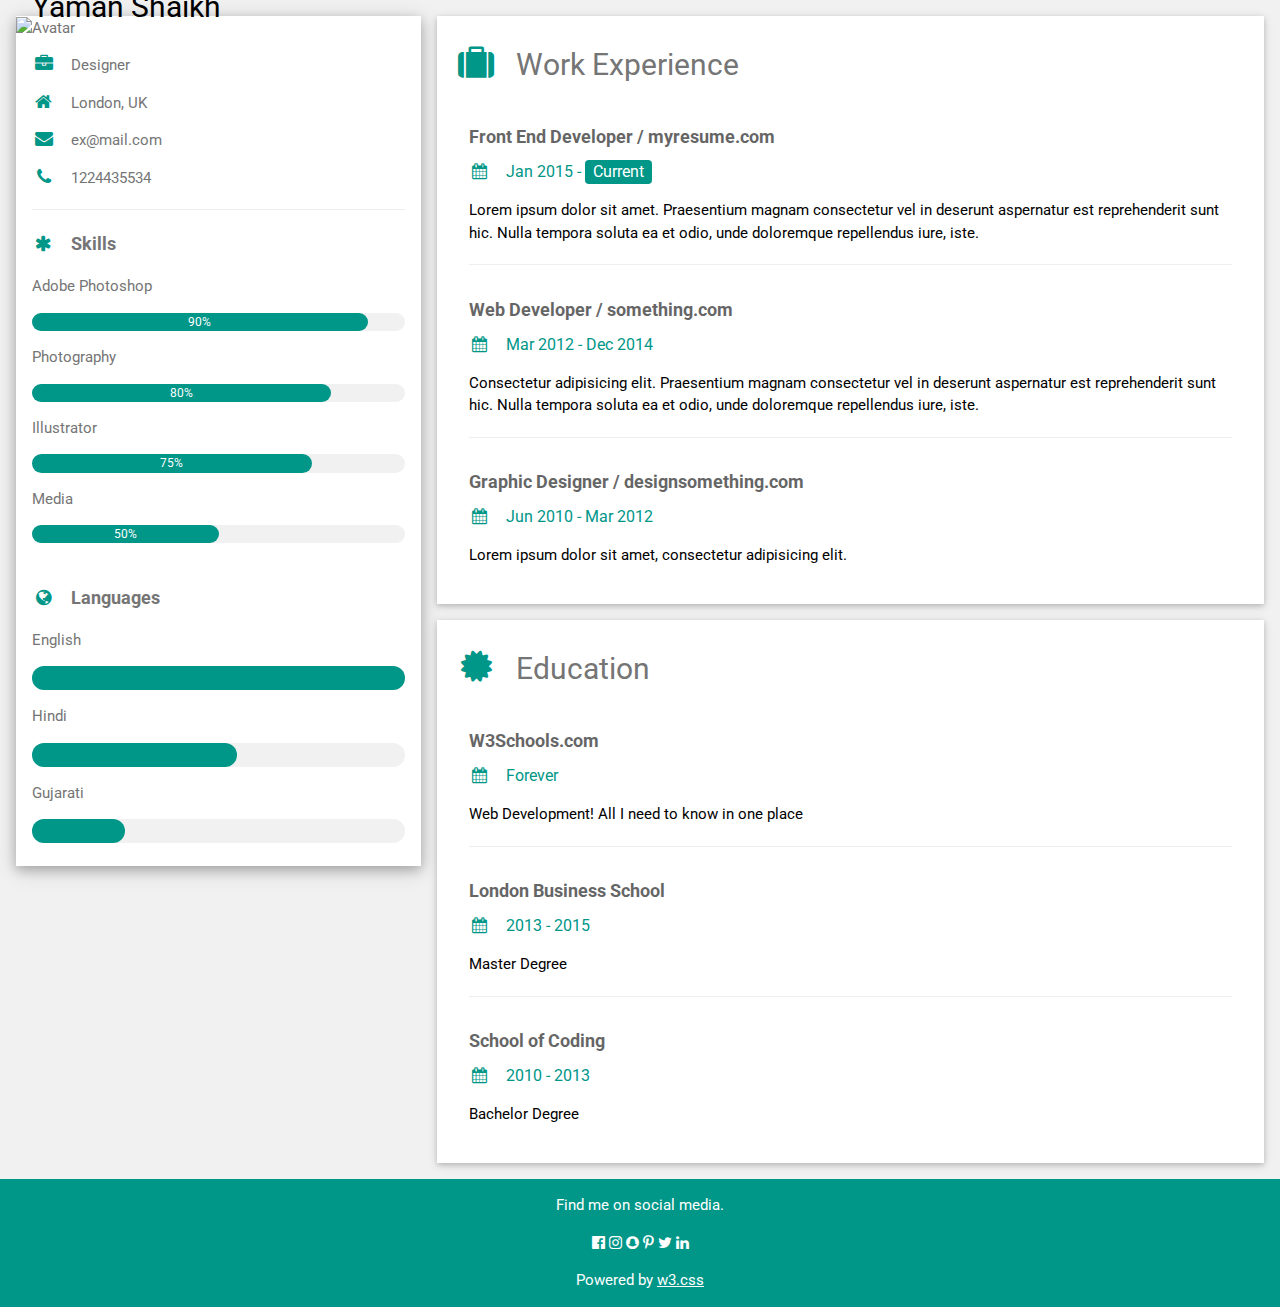
==== Resume.html @ 058e2c13 "Create Resume.html" ====
<!DOCTYPE html>
<html>
<title>My Resume</title>
<meta charset="UTF-8">
<meta name="viewport" content="width=device-width, initial-scale=1">
<link rel="stylesheet" href="https://www.w3schools.com/w3css/4/w3.css">
<link rel='stylesheet' href='https://fonts.googleapis.com/css?family=Roboto'>
<link rel="stylesheet" href="https://cdnjs.cloudflare.com/ajax/libs/font-awesome/4.7.0/css/font-awesome.min.css">
<style>
html,body,h1,h2,h3,h4,h5,h6 {font-family: "Roboto", sans-serif}
</style>
<body class="w3-light-grey">

<!-- Page Container -->
<div class="w3-content w3-margin-top" style="max-width:1400px;">

  <!-- The Grid -->
  <div class="w3-row-padding">
  
    <!-- Left Column -->
    <div class="w3-third">
    
      <div class="w3-white w3-text-grey w3-card-4">
        <div class="w3-display-container">
          <img src="/w3images/avatar_hat.jpg" style="width:100%" alt="Avatar">
          <div class="w3-display-bottomleft w3-container w3-text-black">
            <h2>Yaman Shaikh</h2>
          </div>
        </div>
        <div class="w3-container">
          <p><i class="fa fa-briefcase fa-fw w3-margin-right w3-large w3-text-teal"></i>Designer</p>
          <p><i class="fa fa-home fa-fw w3-margin-right w3-large w3-text-teal"></i>London, UK</p>
          <p><i class="fa fa-envelope fa-fw w3-margin-right w3-large w3-text-teal"></i>ex@mail.com</p>
          <p><i class="fa fa-phone fa-fw w3-margin-right w3-large w3-text-teal"></i>1224435534</p>
          <hr>

          <p class="w3-large"><b><i class="fa fa-asterisk fa-fw w3-margin-right w3-text-teal"></i>Skills</b></p>
          <p>Adobe Photoshop</p>
          <div class="w3-light-grey w3-round-xlarge w3-small">
            <div class="w3-container w3-center w3-round-xlarge w3-teal" style="width:90%">90%</div>
          </div>
          <p>Photography</p>
          <div class="w3-light-grey w3-round-xlarge w3-small">
            <div class="w3-container w3-center w3-round-xlarge w3-teal" style="width:80%">
              <div class="w3-center w3-text-white">80%</div>
            </div>
          </div>
          <p>Illustrator</p>
          <div class="w3-light-grey w3-round-xlarge w3-small">
            <div class="w3-container w3-center w3-round-xlarge w3-teal" style="width:75%">75%</div>
          </div>
          <p>Media</p>
          <div class="w3-light-grey w3-round-xlarge w3-small">
            <div class="w3-container w3-center w3-round-xlarge w3-teal" style="width:50%">50%</div>
          </div>
          <br>

          <p class="w3-large w3-text-theme"><b><i class="fa fa-globe fa-fw w3-margin-right w3-text-teal"></i>Languages</b></p>
          <p>English</p>
          <div class="w3-light-grey w3-round-xlarge">
            <div class="w3-round-xlarge w3-teal" style="height:24px;width:100%"></div>
          </div>
          <p>Hindi</p>
          <div class="w3-light-grey w3-round-xlarge">
            <div class="w3-round-xlarge w3-teal" style="height:24px;width:55%"></div>
          </div>
          <p>Gujarati</p>
          <div class="w3-light-grey w3-round-xlarge">
            <div class="w3-round-xlarge w3-teal" style="height:24px;width:25%"></div>
          </div>
          <br>
        </div>
      </div><br>

    <!-- End Left Column -->
    </div>

    <!-- Right Column -->
    <div class="w3-twothird">
    
      <div class="w3-container w3-card w3-white w3-margin-bottom">
        <h2 class="w3-text-grey w3-padding-16"><i class="fa fa-suitcase fa-fw w3-margin-right w3-xxlarge w3-text-teal"></i>Work Experience</h2>
        <div class="w3-container">
          <h5 class="w3-opacity"><b>Front End Developer / myresume.com</b></h5>
          <h6 class="w3-text-teal"><i class="fa fa-calendar fa-fw w3-margin-right"></i>Jan 2015 - <span class="w3-tag w3-teal w3-round">Current</span></h6>
          <p>Lorem ipsum dolor sit amet. Praesentium magnam consectetur vel in deserunt aspernatur est reprehenderit sunt hic. Nulla tempora soluta ea et odio, unde doloremque repellendus iure, iste.</p>
          <hr>
        </div>
        <div class="w3-container">
          <h5 class="w3-opacity"><b>Web Developer / something.com</b></h5>
          <h6 class="w3-text-teal"><i class="fa fa-calendar fa-fw w3-margin-right"></i>Mar 2012 - Dec 2014</h6>
          <p>Consectetur adipisicing elit. Praesentium magnam consectetur vel in deserunt aspernatur est reprehenderit sunt hic. Nulla tempora soluta ea et odio, unde doloremque repellendus iure, iste.</p>
          <hr>
        </div>
        <div class="w3-container">
          <h5 class="w3-opacity"><b>Graphic Designer / designsomething.com</b></h5>
          <h6 class="w3-text-teal"><i class="fa fa-calendar fa-fw w3-margin-right"></i>Jun 2010 - Mar 2012</h6>
          <p>Lorem ipsum dolor sit amet, consectetur adipisicing elit. </p><br>
        </div>
      </div>

      <div class="w3-container w3-card w3-white">
        <h2 class="w3-text-grey w3-padding-16"><i class="fa fa-certificate fa-fw w3-margin-right w3-xxlarge w3-text-teal"></i>Education</h2>
        <div class="w3-container">
          <h5 class="w3-opacity"><b>W3Schools.com</b></h5>
          <h6 class="w3-text-teal"><i class="fa fa-calendar fa-fw w3-margin-right"></i>Forever</h6>
          <p>Web Development! All I need to know in one place</p>
          <hr>
        </div>
        <div class="w3-container">
          <h5 class="w3-opacity"><b>London Business School</b></h5>
          <h6 class="w3-text-teal"><i class="fa fa-calendar fa-fw w3-margin-right"></i>2013 - 2015</h6>
          <p>Master Degree</p>
          <hr>
        </div>
        <div class="w3-container">
          <h5 class="w3-opacity"><b>School of Coding</b></h5>
          <h6 class="w3-text-teal"><i class="fa fa-calendar fa-fw w3-margin-right"></i>2010 - 2013</h6>
          <p>Bachelor Degree</p><br>
        </div>
      </div>

    <!-- End Right Column -->
    </div>
    
  <!-- End Grid -->
  </div>
  
  <!-- End Page Container -->
</div>

<footer class="w3-container w3-teal w3-center w3-margin-top">
  <p>Find me on social media.</p>
  <i class="fa fa-facebook-official w3-hover-opacity"></i>
  <i class="fa fa-instagram w3-hover-opacity"></i>
  <i class="fa fa-snapchat w3-hover-opacity"></i>
  <i class="fa fa-pinterest-p w3-hover-opacity"></i>
  <i class="fa fa-twitter w3-hover-opacity"></i>
  <i class="fa fa-linkedin w3-hover-opacity"></i>
  <p>Powered by <a href="https://www.w3schools.com/w3css/default.asp" target="_blank">w3.css</a></p>
</footer>

</body>
</html>
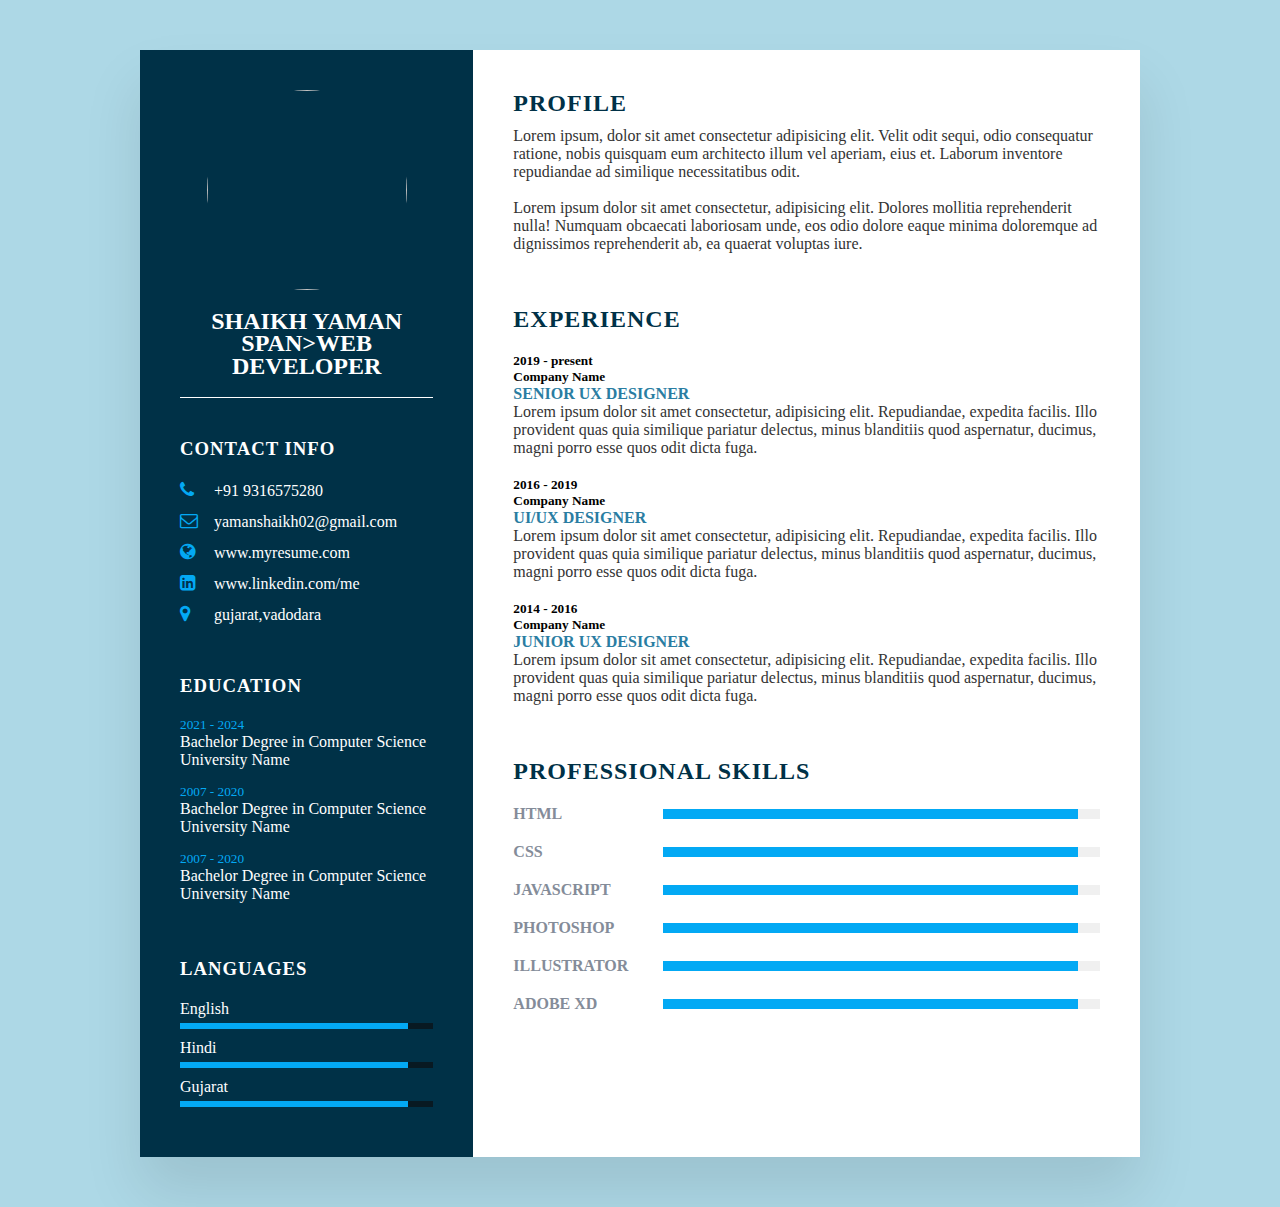
==== commit 7fae7d91: "Rename index.html to Resume.html" ====
--- a/Resume.html
+++ b/Resume.html
@@ -1,144 +1,166 @@
 <!DOCTYPE html>
-<html>
-<title>My Resume</title>
-<meta charset="UTF-8">
-<meta name="viewport" content="width=device-width, initial-scale=1">
-<link rel="stylesheet" href="https://www.w3schools.com/w3css/4/w3.css">
-<link rel='stylesheet' href='https://fonts.googleapis.com/css?family=Roboto'>
-<link rel="stylesheet" href="https://cdnjs.cloudflare.com/ajax/libs/font-awesome/4.7.0/css/font-awesome.min.css">
-<style>
-html,body,h1,h2,h3,h4,h5,h6 {font-family: "Roboto", sans-serif}
-</style>
-<body class="w3-light-grey">
+<html lang="en">
+<head>
+    <meta charset="UTF-8">
+    <meta http-equiv="X-UA-Compatible" content="IE=edge">
+    <meta name="viewport" content="width=device-width, initial-scale=1.0">
+    <title>MyResume</title>
+    <link rel="stylesheet" href="https://cdnjs.cloudflare.com/ajax/libs/font-awesome/4.7.0/css/font-awesome.css" integrity="sha512-5A8nwdMOWrSz20fDsjczgUidUBR8liPYU+WymTZP1lmY9G6Oc7HlZv156XqnsgNUzTyMefFTcsFH/tnJE/+xBg==" crossorigin="anonymous" referrerpolicy="no-referrer" />
+    <link rel="stylesheet" type="text/css" href="style.css">
+</head>
+<body>
+    <div class="container">
 
-<!-- Page Container -->
-<div class="w3-content w3-margin-top" style="max-width:1400px;">
+        <div class="left_side">
+            <div class="profiletext">
+                <div class="imgbx">
+                    <img src="img/profile4.jpg" alt="">
+                </div>
+                <h2>Shaikh Yaman<br>span>Web Developer</span></h2>
+            </div>
 
-  <!-- The Grid -->
-  <div class="w3-row-padding">
-  
-    <!-- Left Column -->
-    <div class="w3-third">
-    
-      <div class="w3-white w3-text-grey w3-card-4">
-        <div class="w3-display-container">
-          <img src="/w3images/avatar_hat.jpg" style="width:100%" alt="Avatar">
-          <div class="w3-display-bottomleft w3-container w3-text-black">
-            <h2>Yaman Shaikh</h2>
-          </div>
+            <div class="contactinfo">
+                <h3 class="title">Contact Info</h3>
+                <ul>
+                    <li>
+                        <span class="icon"><i class="fa fa-phone" aria-hidden="true"></i></span>
+                        <span class="text">+91 9316575280</span>
+                    </li>
+                    <li>
+                        <span class="icon"><i class="fa fa-envelope-o" aria-hidden="true"></i></span>
+                        <span class="text">yamanshaikh02@gmail.com</span>
+                    </li>
+                    <li>
+                        <span class="icon"><i class="fa fa-globe" aria-hidden="true"></i></span>
+                        <span class="text">www.myresume.com</span>
+                    </li>
+                    <li>
+                        <span class="icon"><i class="fa fa-linkedin-square" aria-hidden="true"></i></span>
+                        <span class="text">www.linkedin.com/me</span>
+                    </li>
+                    <li>
+                        <span class="icon"><i class="fa fa-map-marker" aria-hidden="true"></i></span>
+                        <span class="text">gujarat,vadodara</span>
+                    </li>
+                </ul>
+            </div>
+
+            <div class="contactinfo education">
+                <h3 class="title">Education</h3>
+                <ul>
+                    <li>
+                        <h5>2021 - 2024</h5>
+                        <h4>Bachelor Degree in Computer Science</h4>
+                        <h4>University Name</h4>
+                    </li>
+                    <li>
+                        <h5>2007 - 2020</h5>
+                        <h4>Bachelor Degree in Computer Science</h4>
+                        <h4>University Name</h4>
+                    </li>
+                    <li>
+                        <h5>2007 - 2020</h5>
+                        <h4>Bachelor Degree in Computer Science</h4>
+                        <h4>University Name</h4>
+                    </li>
+                </ul>
+            </div>
+
+            <div class="contactinfo language">
+                <h3 class="title">Languages</h3>
+                <ul>
+                    <li>
+                        <span class="text">English</span>
+                        <span class="percent">
+                            <div style="width:90%;"></div>
+                        </span>
+                    </li>
+                    <li>
+                        <span class="text">Hindi</span>
+                        <span class="percent">
+                            <div style="width:90%;"></div>
+                        </span>
+                        
+                    </li>
+                    <li>
+                        <span class="text">Gujarat</span>
+                        <span class="percent">
+                            <div style="width:90%;"></div>
+                        </span>
+                    </li>
+                </ul>
+            </div>
         </div>
-        <div class="w3-container">
-          <p><i class="fa fa-briefcase fa-fw w3-margin-right w3-large w3-text-teal"></i>Designer</p>
-          <p><i class="fa fa-home fa-fw w3-margin-right w3-large w3-text-teal"></i>London, UK</p>
-          <p><i class="fa fa-envelope fa-fw w3-margin-right w3-large w3-text-teal"></i>ex@mail.com</p>
-          <p><i class="fa fa-phone fa-fw w3-margin-right w3-large w3-text-teal"></i>1224435534</p>
-          <hr>
+        
 
-          <p class="w3-large"><b><i class="fa fa-asterisk fa-fw w3-margin-right w3-text-teal"></i>Skills</b></p>
-          <p>Adobe Photoshop</p>
-          <div class="w3-light-grey w3-round-xlarge w3-small">
-            <div class="w3-container w3-center w3-round-xlarge w3-teal" style="width:90%">90%</div>
-          </div>
-          <p>Photography</p>
-          <div class="w3-light-grey w3-round-xlarge w3-small">
-            <div class="w3-container w3-center w3-round-xlarge w3-teal" style="width:80%">
-              <div class="w3-center w3-text-white">80%</div>
+        <div class="right_side">
+            <div class="about">
+                <h2 class="title2">profile</h2>
+                <p>Lorem ipsum, dolor sit amet consectetur adipisicing elit. Velit odit sequi, odio consequatur ratione, nobis quisquam eum architecto illum vel aperiam, eius et. Laborum inventore repudiandae ad similique necessitatibus odit.<br><br>Lorem ipsum dolor sit amet consectetur, adipisicing elit. Dolores mollitia reprehenderit nulla! Numquam obcaecati laboriosam unde, eos odio dolore eaque minima doloremque ad dignissimos reprehenderit ab, ea quaerat voluptas iure.</p>
             </div>
-          </div>
-          <p>Illustrator</p>
-          <div class="w3-light-grey w3-round-xlarge w3-small">
-            <div class="w3-container w3-center w3-round-xlarge w3-teal" style="width:75%">75%</div>
-          </div>
-          <p>Media</p>
-          <div class="w3-light-grey w3-round-xlarge w3-small">
-            <div class="w3-container w3-center w3-round-xlarge w3-teal" style="width:50%">50%</div>
-          </div>
-          <br>
+            <div class="about">
+                <h2 class="title2">Experience</h2>
+                <div class="box">
+                    <div class="company_year">
+                        <h5>2019 - present</h5>
+                        <h5>Company Name</h5>
+                    </div>
+                    <div class="text">
+                        <h4>Senior UX designer</h4>
+                        <p>Lorem ipsum dolor sit amet consectetur, adipisicing elit. Repudiandae, expedita facilis. Illo provident quas quia similique pariatur delectus, minus blanditiis quod aspernatur, ducimus, magni porro esse quos odit dicta fuga.</p>
+                    </div>
+                </div>
+                <div class="box">
+                    <div class="company_year">
+                        <h5>2016 - 2019</h5>
+                        <h5>Company Name</h5>
+                    </div>
+                    <div class="text">
+                        <h4>UI/UX designer</h4>
+                        <p>Lorem ipsum dolor sit amet consectetur, adipisicing elit. Repudiandae, expedita facilis. Illo provident quas quia similique pariatur delectus, minus blanditiis quod aspernatur, ducimus, magni porro esse quos odit dicta fuga.</p>
+                    </div>
+                </div>
+                <div class="box">
+                    <div class="company_year">
+                        <h5>2014 - 2016</h5>
+                        <h5>Company Name</h5>
+                    </div>
+                    <div class="text">
+                        <h4>junior UX designer</h4>
+                        <p>Lorem ipsum dolor sit amet consectetur, adipisicing elit. Repudiandae, expedita facilis. Illo provident quas quia similique pariatur delectus, minus blanditiis quod aspernatur, ducimus, magni porro esse quos odit dicta fuga.</p>
+                    </div>
+                </div>
+            </div>
 
-          <p class="w3-large w3-text-theme"><b><i class="fa fa-globe fa-fw w3-margin-right w3-text-teal"></i>Languages</b></p>
-          <p>English</p>
-          <div class="w3-light-grey w3-round-xlarge">
-            <div class="w3-round-xlarge w3-teal" style="height:24px;width:100%"></div>
-          </div>
-          <p>Hindi</p>
-          <div class="w3-light-grey w3-round-xlarge">
-            <div class="w3-round-xlarge w3-teal" style="height:24px;width:55%"></div>
-          </div>
-          <p>Gujarati</p>
-          <div class="w3-light-grey w3-round-xlarge">
-            <div class="w3-round-xlarge w3-teal" style="height:24px;width:25%"></div>
-          </div>
-          <br>
+            <div class="about skills">
+                <h2 class="title2">Professional skills</h2>
+                <div class="box">
+                    <h4>Html</h4>
+                    <div class="percent"><div style="width: 95%;" class="percentdiv"></div></div>
+                </div>
+                <div class="box">
+                    <h4>CSS</h4>
+                    <div class="percent"><div style="width: 95%;" class="percentdiv"></div></div>
+                </div>
+                <div class="box">
+                    <h4>javascript</h4>
+                    <div class="percent"><div style="width: 95%;" class="percentdiv"></div></div>
+                </div>
+                <div class="box">
+                    <h4>Photoshop</h4>
+                    <div class="percent"><div style="width: 95%;" class="percentdiv"></div></div>
+                </div>
+                <div class="box">
+                    <h4>illustrator</h4>
+                    <div class="percent"><div style="width: 95%;" class="percentdiv"></div></div>
+                </div>
+                <div class="box">
+                    <h4>Adobe XD</h4>
+                    <div class="percent"><div style="width: 95%;" class="percentdiv"></div></div>
+                </div>
+            </div>
+
         </div>
-      </div><br>
-
-    <!-- End Left Column -->
     </div>
-
-    <!-- Right Column -->
-    <div class="w3-twothird">
-    
-      <div class="w3-container w3-card w3-white w3-margin-bottom">
-        <h2 class="w3-text-grey w3-padding-16"><i class="fa fa-suitcase fa-fw w3-margin-right w3-xxlarge w3-text-teal"></i>Work Experience</h2>
-        <div class="w3-container">
-          <h5 class="w3-opacity"><b>Front End Developer / myresume.com</b></h5>
-          <h6 class="w3-text-teal"><i class="fa fa-calendar fa-fw w3-margin-right"></i>Jan 2015 - <span class="w3-tag w3-teal w3-round">Current</span></h6>
-          <p>Lorem ipsum dolor sit amet. Praesentium magnam consectetur vel in deserunt aspernatur est reprehenderit sunt hic. Nulla tempora soluta ea et odio, unde doloremque repellendus iure, iste.</p>
-          <hr>
-        </div>
-        <div class="w3-container">
-          <h5 class="w3-opacity"><b>Web Developer / something.com</b></h5>
-          <h6 class="w3-text-teal"><i class="fa fa-calendar fa-fw w3-margin-right"></i>Mar 2012 - Dec 2014</h6>
-          <p>Consectetur adipisicing elit. Praesentium magnam consectetur vel in deserunt aspernatur est reprehenderit sunt hic. Nulla tempora soluta ea et odio, unde doloremque repellendus iure, iste.</p>
-          <hr>
-        </div>
-        <div class="w3-container">
-          <h5 class="w3-opacity"><b>Graphic Designer / designsomething.com</b></h5>
-          <h6 class="w3-text-teal"><i class="fa fa-calendar fa-fw w3-margin-right"></i>Jun 2010 - Mar 2012</h6>
-          <p>Lorem ipsum dolor sit amet, consectetur adipisicing elit. </p><br>
-        </div>
-      </div>
-
-      <div class="w3-container w3-card w3-white">
-        <h2 class="w3-text-grey w3-padding-16"><i class="fa fa-certificate fa-fw w3-margin-right w3-xxlarge w3-text-teal"></i>Education</h2>
-        <div class="w3-container">
-          <h5 class="w3-opacity"><b>W3Schools.com</b></h5>
-          <h6 class="w3-text-teal"><i class="fa fa-calendar fa-fw w3-margin-right"></i>Forever</h6>
-          <p>Web Development! All I need to know in one place</p>
-          <hr>
-        </div>
-        <div class="w3-container">
-          <h5 class="w3-opacity"><b>London Business School</b></h5>
-          <h6 class="w3-text-teal"><i class="fa fa-calendar fa-fw w3-margin-right"></i>2013 - 2015</h6>
-          <p>Master Degree</p>
-          <hr>
-        </div>
-        <div class="w3-container">
-          <h5 class="w3-opacity"><b>School of Coding</b></h5>
-          <h6 class="w3-text-teal"><i class="fa fa-calendar fa-fw w3-margin-right"></i>2010 - 2013</h6>
-          <p>Bachelor Degree</p><br>
-        </div>
-      </div>
-
-    <!-- End Right Column -->
-    </div>
-    
-  <!-- End Grid -->
-  </div>
-  
-  <!-- End Page Container -->
-</div>
-
-<footer class="w3-container w3-teal w3-center w3-margin-top">
-  <p>Find me on social media.</p>
-  <i class="fa fa-facebook-official w3-hover-opacity"></i>
-  <i class="fa fa-instagram w3-hover-opacity"></i>
-  <i class="fa fa-snapchat w3-hover-opacity"></i>
-  <i class="fa fa-pinterest-p w3-hover-opacity"></i>
-  <i class="fa fa-twitter w3-hover-opacity"></i>
-  <i class="fa fa-linkedin w3-hover-opacity"></i>
-  <p>Powered by <a href="https://www.w3schools.com/w3css/default.asp" target="_blank">w3.css</a></p>
-</footer>
-
 </body>
 </html>
--- a/style.css
+++ b/style.css
@@ -0,0 +1,195 @@
+@import url("https://fonts.googleapis.com/css?family=poppins:200,300,400,500,600,700,800,900&display=swap");
+
+*{
+    margin: 0;
+    padding: 0;
+    box-sizing: border-box;
+    font-family: 'poppins' sans-serif;
+}
+body{
+    background:lightblue;
+    display: flex;
+    justify-content: center;
+    align-items: center;
+    min-height: 100vh;
+}
+.container{
+    position: relative;
+    width: 100%;
+    max-width: 1000px;
+    min-height: 1000px;
+    background: #fff;
+    margin: 50px;
+    display: grid;
+    grid-template-columns: 1fr 2fr;
+    box-shadow: 0 35px 55px rgba(0, 0, 0, 0.1);
+}
+.container .left_side{
+    position:relative;
+    background: #003147;
+    padding: 40px;
+}
+.profiletext{
+    position: relative;
+    display: flex;
+    flex-direction: column;
+    align-items: center;
+    padding-bottom: 20px;
+    border-bottom: 1px solid white;
+}
+.profiletext .imgbx{
+    position: relative;
+    width: 200px;
+    height: 200px;
+    border-radius: 50%;
+    overflow: hidden;
+}
+.profiletext .imgbx img{
+    position: absolute;
+    top: 0;
+    left: 0;
+    width: 100%;
+    height: 100%;
+    object-fit: cover;
+}
+.profiletext h2{
+    color: #fff;
+    font-size: 1.5rem;
+    margin-top: 20px;
+    text-transform: uppercase;
+    text-align: center;
+    font-weight: 600;
+    line-height: 1.4rem;
+}
+.profiletext h2 span{
+    font-size: 0.8rem;
+    font-weight: 300;
+}
+.contactinfo{
+    padding-top: 40px;
+}
+.title{
+    color: #fff;
+    text-transform: uppercase;
+    font-weight: 600;
+    letter-spacing: 1px;
+    margin-bottom: 20px;
+}
+.contactinfo ul{
+    position: relative;
+}
+.contactinfo ul li{
+    position: relative;
+    list-style: none;
+    margin: 10px 0;
+    cursor: pointer;
+}
+.contactinfo ul li .icon{
+    display: inline-block;
+    width: 30px;
+    font-size: 18px;
+    color: #03a9f4;
+}
+.contactinfo ul li span{
+    color:#fff;
+    font-weight: 300;
+}
+.contactinfo.education li{
+    margin-bottom: 15px;
+}
+.contactinfo.education h5{
+    color: #03a9f4;
+    font-weight: 500;
+}
+.contactinfo.education h4:nth-child(2){
+    color: #fff;
+    font-weight: 500;
+}
+.contactinfo.education h4{
+    color: #fff;
+    font-weight: 500;
+}
+.contactinfo.language .percent{
+    position: relative;
+    width: 100%;
+    height: 6px;
+    background: #081922;
+    display: block;
+    margin-top: 5px;
+}
+.contactinfo.language .percent div{
+    position: absolute;
+    top: 0;
+    left: 0;
+    height: 100%;
+    background: #03a9f4;
+}
+
+
+
+.container .right_side{
+    position:relative;
+    background: #fff;
+    padding: 40px;
+}
+.about{
+    margin-bottom: 53px;
+}
+.about:last-child{
+    margin-bottom: 0;
+}
+.title2{
+    color:#003147;
+    text-transform: uppercase;
+    letter-spacing: 1px;
+    margin-bottom: 10px;
+}
+p{
+    color: #333;
+}
+.about .box{
+    display: flex;
+    flex-direction: column;
+    margin: 20px 0;
+}
+.about .box .company_year{
+    min-width: 150px;
+}
+.about .box .year_company h5{
+ text-transform: uppercase;
+ color: #848c90;
+ font-weight: 600;
+}
+.about .box .text h4{
+    text-transform: uppercase;
+    color: #2a7da2;
+    font-size: 16px;
+}
+.skills .box{
+    position: relative;
+    width: 100%;
+    display: grid;
+    grid-template-columns: 150px 1fr;
+    justify-content: center;
+    align-items: center;
+}
+.skills .box h4{
+    text-transform: uppercase;
+    color: #848c99;
+    font-weight: 600;
+}
+.skills .box .percent{
+    position: relative;
+    width: 100%;
+    height: 10px;
+    background: #f0f0f0;
+}
+.percentdiv{
+    position: relative;
+    top: 0;
+    left: 0;
+    height: 100%;
+    background: #03a9f4;
+}
+
+
